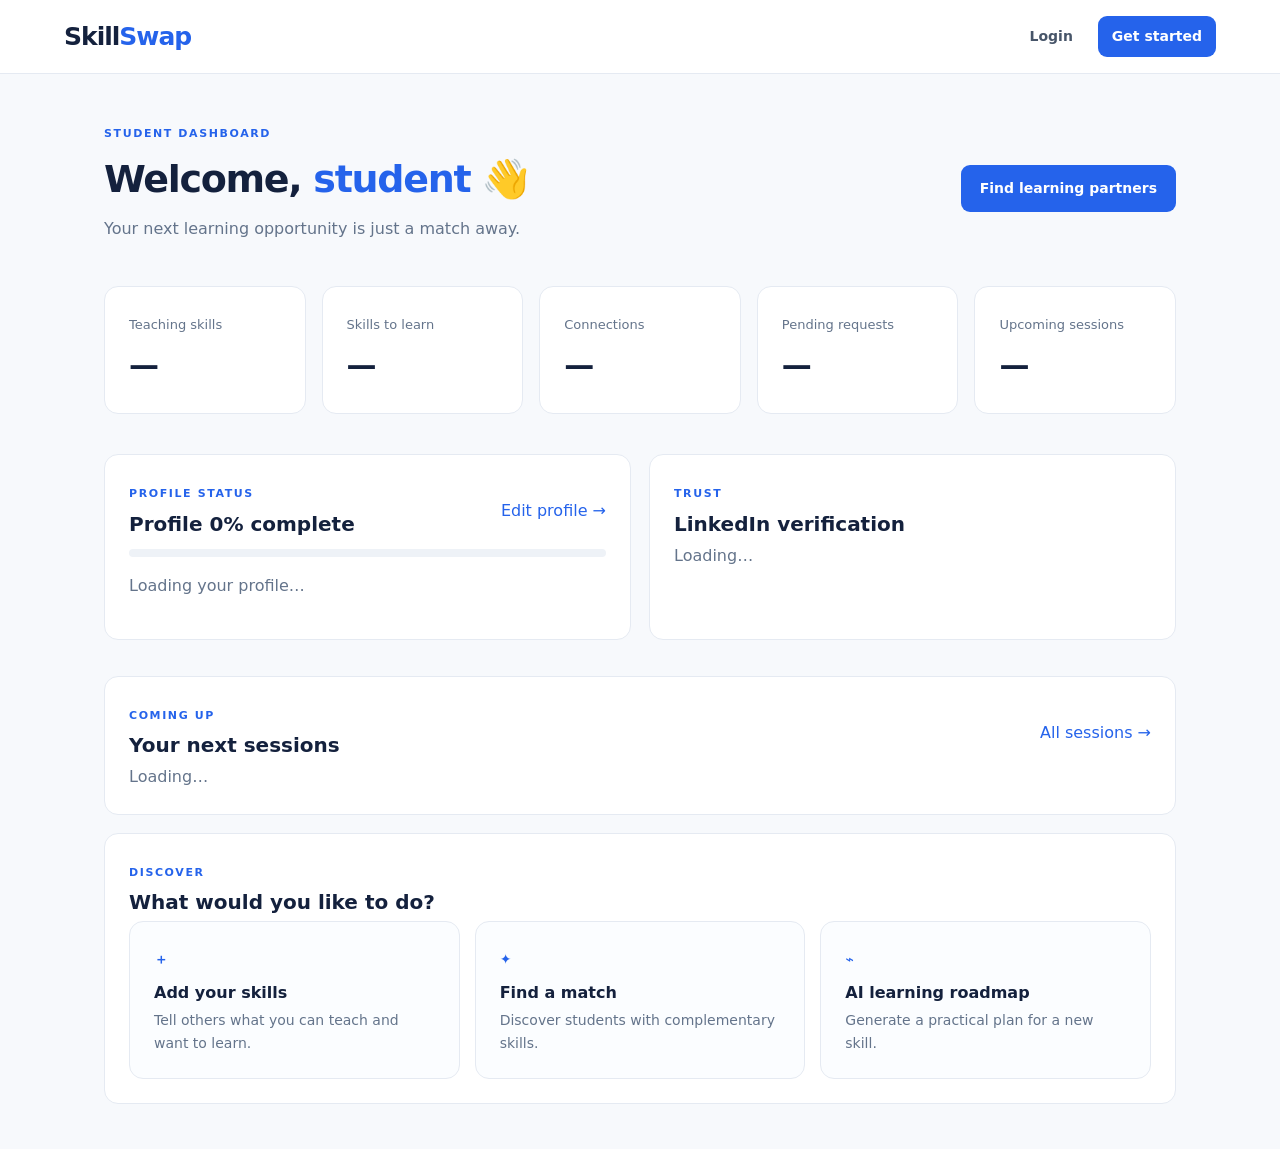
==== frontend/dashboard.html @ 851fbde1 "SkillSwap v2: frontend part 1" ====
<!DOCTYPE html>
<html lang="en">
<head>
  <meta charset="UTF-8">
  <meta name="viewport" content="width=device-width, initial-scale=1">
  <title>Dashboard | SkillSwap</title>
  <meta name="description" content="SkillSwap – exchange skills with fellow students.">
  <link rel="icon" href="data:image/svg+xml,%3Csvg xmlns='http://www.w3.org/2000/svg' viewBox='0 0 32 32'%3E%3Crect width='32' height='32' rx='8' fill='%232563eb'/%3E%3Ctext x='16' y='22' font-size='16' text-anchor='middle' fill='white' font-family='Arial' font-weight='bold'%3ES%3C/text%3E%3C/svg%3E">
  <link rel="stylesheet" href="css/style.css">
</head>
<body data-page="dashboard">
<header class="topbar appbar" id="appHeader"></header>
<main class="app-main">
  <div class="welcome">
    <div>
      <span class="eyebrow">STUDENT DASHBOARD</span>
      <h1>Welcome, <span id="studentName">student</span> 👋</h1>
      <p class="muted">Your next learning opportunity is just a match away.</p>
    </div>
    <a class="btn" href="matches.html">Find learning partners</a>
  </div>

  <div class="stats-grid stats-5">
    <a class="stat" href="profile.html"><span>Teaching skills</span><strong id="teachCount">—</strong></a>
    <a class="stat" href="profile.html"><span>Skills to learn</span><strong id="learnCount">—</strong></a>
    <a class="stat" href="chat.html"><span>Connections</span><strong id="connectionCount">—</strong></a>
    <a class="stat" href="requests.html"><span>Pending requests</span><strong id="pendingCount">—</strong></a>
    <a class="stat" href="sessions.html"><span>Upcoming sessions</span><strong id="upcomingCount">—</strong></a>
  </div>

  <div class="two-col">
    <section class="panel">
      <div class="panel-head">
        <div><span class="eyebrow">PROFILE STATUS</span><h2>Profile <span id="completePercent">0</span>% complete</h2></div>
        <a href="profile.html">Edit profile →</a>
      </div>
      <div class="progress"><div id="completeBar" class="progress-bar"></div></div>
      <p id="profileSummary" class="muted">Loading your profile…</p>
      <ul id="missingList" class="checklist"></ul>
    </section>
    <section class="panel">
      <div class="panel-head">
        <div><span class="eyebrow">TRUST</span><h2>LinkedIn verification</h2></div>
      </div>
      <div id="linkedinCard" class="muted">Loading…</div>
    </section>
  </div>

  <section class="panel">
    <div class="panel-head">
      <div><span class="eyebrow">COMING UP</span><h2>Your next sessions</h2></div>
      <a href="sessions.html">All sessions →</a>
    </div>
    <div id="upcomingList" class="muted">Loading…</div>
  </section>

  <section class="panel">
    <div class="panel-head"><div><span class="eyebrow">DISCOVER</span><h2>What would you like to do?</h2></div></div>
    <div class="quick-grid">
      <a class="quick-card" href="profile.html"><b>＋</b><h3>Add your skills</h3><p>Tell others what you can teach and want to learn.</p></a>
      <a class="quick-card" href="matches.html"><b>✦</b><h3>Find a match</h3><p>Discover students with complementary skills.</p></a>
      <a class="quick-card" href="roadmap.html"><b>⌁</b><h3>AI learning roadmap</h3><p>Generate a practical plan for a new skill.</p></a>
    </div>
  </section>
</main>
<script src="js/api.js"></script>
<script src="js/dashboard.js"></script>
</body>
</html>
---- frontend/css/style.css ----
:root{--blue:#2563eb;--blue-dark:#1d4ed8;--navy:#14213d;--ink:#172033;--muted:#64748b;--line:#e5eaf2;--pale:#eff6ff;--bg:#f7f9fc;--white:#fff}
*{box-sizing:border-box}body{margin:0;background:var(--bg);color:var(--ink);font-family:Inter,ui-sans-serif,system-ui,-apple-system,"Segoe UI",sans-serif;line-height:1.6}a{color:var(--blue);text-decoration:none}.topbar{height:74px;background:#fff;border-bottom:1px solid var(--line);display:flex;align-items:center;justify-content:space-between;padding:0 max(5%,calc((100% - 1180px)/2));gap:20px}.brand{font-size:25px;font-weight:850;letter-spacing:-1px;color:var(--navy)}.brand span{color:var(--blue)}nav{display:flex;align-items:center;gap:25px}nav a{font-size:14px;font-weight:600;color:#475569}.btn{display:inline-flex;align-items:center;justify-content:center;border:0;border-radius:9px;background:var(--blue);color:#fff;padding:12px 19px;font-weight:700;font-size:14px;cursor:pointer;transition:.2s}.btn:hover{background:var(--blue-dark);transform:translateY(-1px)}.btn-small{padding:9px 14px}.btn-outline{background:#fff;color:var(--blue);border:1px solid #bfdbfe}.full{width:100%;margin-top:12px}.hero{max-width:1180px;margin:70px auto 90px;padding:0 24px;display:grid;grid-template-columns:1.2fr .8fr;gap:70px;align-items:center;min-height:390px}.eyebrow{font-size:11px;letter-spacing:1.6px;font-weight:800;color:var(--blue)}h1{font-size:clamp(34px,5vw,56px);line-height:1.12;letter-spacing:-2px;color:var(--navy);margin:13px 0 18px}h1 span{color:var(--blue)}.hero p{max-width:580px;color:var(--muted);font-size:17px}.actions{display:flex;gap:12px;margin-top:28px;flex-wrap:wrap}.trust{font-size:12px;color:#8290a5;margin-top:25px}.hero-card{background:#fff;border:1px solid var(--line);border-radius:22px;padding:35px;text-align:center;box-shadow:0 20px 60px #1e40af12}.mini-label{font-size:10px;letter-spacing:1.5px;color:var(--muted);font-weight:800}.avatars{font-size:34px;font-weight:800;color:var(--blue);margin:25px}.avatars span{font-size:20px;color:#94a3b8;padding:0 15px}.hero-card h3{font-size:22px;margin:5px}.hero-card p{font-size:14px}.match-pill{display:inline-block;background:#dcfce7;color:#15803d;border-radius:30px;padding:7px 14px;font-size:12px;font-weight:700;margin-top:12px}.section{background:#fff;padding:75px 24px}.section-heading{text-align:center}.section-heading h2{font-size:32px;color:var(--navy)}.feature-grid{max-width:1100px;margin:35px auto 0;display:grid;grid-template-columns:repeat(3,1fr);gap:20px}.feature,.quick-card,.stat,.panel{background:#fff;border:1px solid var(--line);border-radius:14px;padding:24px}.feature b,.quick-card b{color:var(--blue);font-size:14px}.feature h3,.quick-card h3{color:var(--navy)}.feature p,.quick-card p{font-size:14px;color:var(--muted)}footer{text-align:center;color:#94a3b8;font-size:12px;padding:25px}.auth-page{min-height:100vh;display:flex;align-items:center;justify-content:center;flex-direction:column;padding:25px}.auth-brand{margin-bottom:22px}.auth-card{width:min(100%,440px);background:#fff;border:1px solid var(--line);border-radius:18px;padding:35px;box-shadow:0 15px 50px #0f172a0b}.auth-card h1{font-size:30px;letter-spacing:-1px}.muted{color:var(--muted)}label{display:block;font-size:13px;font-weight:700;color:#334155;margin:14px 0 6px}input,select,textarea{width:100%;border:1px solid #dbe2ec;border-radius:8px;padding:11px 12px;background:#fff;color:var(--ink);font:inherit;font-size:14px;outline:none}input:focus,select:focus,textarea:focus{border-color:#60a5fa;box-shadow:0 0 0 3px #dbeafe}textarea{resize:vertical}.auth-switch{text-align:center;font-size:13px;color:var(--muted);margin:20px 0 0}.form-message{font-size:13px;color:var(--blue);min-height:18px}.app-main{max-width:1120px;margin:45px auto;padding:0 24px}.app-main h1{font-size:38px;letter-spacing:-1.3px}.welcome{display:flex;justify-content:space-between;align-items:center;gap:20px;margin-bottom:28px}.welcome h1{margin-bottom:7px}.stats-grid{display:grid;grid-template-columns:repeat(3,1fr);gap:16px;margin-bottom:22px}.stat span{font-size:13px;color:var(--muted)}.stat strong{display:block;font-size:30px;color:var(--navy);margin-top:5px}.stat-word{font-size:20px!important}.panel{margin:18px 0}.panel h2{font-size:20px;color:var(--navy);margin:0 0 15px}.panel-head{display:flex;justify-content:space-between;align-items:center}.panel-head h2{margin:3px 0}.quick-grid{display:grid;grid-template-columns:repeat(3,1fr);gap:15px}.quick-card{display:block;background:#fbfdff}.quick-card:hover{border-color:#93c5fd;background:#f5f9ff}.quick-card h3{font-size:16px;margin:8px 0 4px}.quick-card p{margin:0}.narrow{max-width:780px}.form-grid{display:grid;grid-template-columns:1fr 1fr;gap:0 18px}.span-2{grid-column:span 2}.align-end{display:flex;align-items:end}.skill-list{display:flex;gap:8px;flex-wrap:wrap;margin-top:18px}.skill-chip{background:var(--pale);color:#1d4ed8;padding:7px 11px;border-radius:8px;font-size:12px}.skill-chip button{border:0;background:none;color:#64748b;cursor:pointer;margin-left:7px}.match-grid{display:grid;grid-template-columns:repeat(2,1fr);gap:16px;margin-top:25px}.match-card{background:#fff;border:1px solid var(--line);border-radius:14px;padding:22px}.match-card h3{margin:0;color:var(--navy)}.match-score{color:#15803d;font-weight:800;font-size:13px}.tag{display:inline-block;background:#eff6ff;color:#1d4ed8;padding:4px 8px;border-radius:20px;font-size:11px;margin:4px 4px 4px 0}.two-col{display:grid;grid-template-columns:1fr 1fr;gap:18px}.request-row{padding:13px 0;border-bottom:1px solid var(--line);font-size:14px}.request-row:last-child{border:0}.request-row .btn{margin:8px 5px 0 0;padding:7px 11px;font-size:12px}.chat-messages{margin:18px 0;max-height:360px;overflow:auto;border:1px solid var(--line);border-radius:10px;padding:14px;min-height:90px}.chat-bubble{background:#eff6ff;border-radius:10px;padding:9px 12px;margin:8px 0;max-width:85%;font-size:13px}.chat-bubble.mine{margin-left:auto;background:#dbeafe}.roadmap-result{white-space:pre-wrap;line-height:1.7;margin-top:20px;color:#334155}.empty{color:#94a3b8;font-size:14px;padding:12px 0}@media(max-width:760px){.topbar{height:auto;min-height:68px;padding:14px 20px;align-items:flex-start}nav{gap:10px;flex-wrap:wrap;justify-content:flex-end}nav a{font-size:12px}.hero{grid-template-columns:1fr;margin:40px auto 55px;gap:30px}.hero-card{max-width:420px}.feature-grid,.quick-grid,.stats-grid,.match-grid,.two-col{grid-template-columns:1fr}.welcome{align-items:flex-start;flex-direction:column}.app-main{margin:30px auto}.form-grid{grid-template-columns:1fr}.span-2{grid-column:auto}.auth-card{padding:25px}.app-main h1{font-size:32px}}

/* ===================== v2 additions ===================== */
:root{--green:#15803d;--green-bg:#dcfce7;--amber:#b45309;--amber-bg:#fef3c7;--red:#b91c1c;--red-bg:#fee2e2;--linkedin:#0a66c2}
button:disabled,.btn:disabled{opacity:.55;cursor:not-allowed;transform:none}
.btn:focus-visible,a:focus-visible,button:focus-visible{outline:3px solid #93c5fd;outline-offset:2px}
.btn-ghost{background:transparent;color:var(--muted)}.btn-ghost:hover{background:#f1f5f9;color:var(--red)}
.btn-outline:hover{background:var(--pale)}
.btn-linkedin{background:var(--linkedin)}.btn-linkedin:hover{background:#004182}
.small{font-size:13px}.grow{flex:1;min-width:0}.mt{margin-top:22px!important}
.row-actions{display:flex;gap:8px;flex-wrap:wrap;align-items:center;margin-top:12px}
.sub-head{font-size:14px;color:#334155;margin:18px 0 0}

/* nav */
nav a{position:relative;padding:4px 0}nav a.active{color:var(--blue)}
nav a.active::after{content:"";position:absolute;left:0;right:0;bottom:-6px;height:2px;background:var(--blue);border-radius:2px}
nav a.btn{color:#fff;padding:9px 14px}nav a.btn::after{display:none}
.nav-count{display:inline-block;background:#ef4444;color:#fff;border-radius:10px;font-size:10px;line-height:16px;min-width:16px;text-align:center;padding:0 4px;margin-left:4px;vertical-align:top}
.nav-toggle{display:none;border:1px solid var(--line);background:#fff;border-radius:8px;font-size:18px;padding:6px 10px;cursor:pointer}
.topbar{position:sticky;top:0;z-index:20}

/* stats */
a.stat{color:inherit;display:block}a.stat:hover{border-color:#93c5fd}
.stats-5{grid-template-columns:repeat(5,1fr)}

/* badges & pills */
.badge{display:inline-flex;align-items:center;gap:4px;border-radius:20px;padding:3px 9px;font-size:11px;font-weight:700}
.badge-verified{background:#e0f2fe;color:var(--linkedin)}
.badge-row{display:flex;gap:10px;flex-wrap:wrap;align-items:center;margin:8px 0;font-size:13px}
.pill{display:inline-block;border-radius:20px;padding:3px 10px;font-size:11px;font-weight:700;background:#f1f5f9;color:#475569;text-transform:capitalize}
.pill-ok{background:var(--green-bg);color:var(--green)}.pill-warn{background:var(--amber-bg);color:var(--amber)}.pill-bad{background:var(--red-bg);color:var(--red)}
.rating,.stars{color:#d97706;font-weight:700;font-size:13px}

/* avatars */
.avatar{width:48px;height:48px;border-radius:50%;background:var(--pale);color:var(--blue);display:flex;align-items:center;justify-content:center;font-weight:800;flex-shrink:0;overflow:hidden}
.avatar img{width:100%;height:100%;object-fit:cover}
.avatar.small{width:36px;height:36px;font-size:13px}.avatar.large{width:92px;height:92px;font-size:30px}

/* progress & checklist */
.progress{height:8px;background:#eef2f7;border-radius:8px;overflow:hidden;margin:6px 0 12px}
.progress-bar{height:100%;width:0;background:linear-gradient(90deg,var(--blue),#22c55e);transition:width .6s}
.checklist{list-style:none;padding:0;margin:8px 0;font-size:14px}
.checklist li{padding:4px 0 4px 24px;position:relative}
.checklist li::before{content:"○";position:absolute;left:2px;color:#94a3b8}
.checklist li.done::before{content:"✓";color:var(--green);font-weight:800}
.checklist li.bad::before{content:"✕";color:var(--red);font-weight:800}
.checklist li.neutral::before{content:"•"}

/* skills */
.skill-chip{display:inline-flex;align-items:center}
.skill-chip.learn{background:#f0fdf4;color:var(--green)}
.skill-chip button{font-size:16px;line-height:1;padding:0 2px}.skill-chip button:hover{color:var(--red)}

/* matches */
.filters{display:flex;gap:16px;align-items:center;flex-wrap:wrap;margin-top:18px}
.filters input[type=search]{max-width:360px}
.check{display:flex;align-items:center;gap:6px;margin:0;font-weight:600;font-size:13px;white-space:nowrap}
.check input{width:auto}
.match-top{display:flex;gap:14px;align-items:center}
.match-top h3 a{color:var(--navy)}.match-top p{margin:0}
.match-score{text-align:center;font-size:22px;line-height:1.1}.match-score small{display:block;font-size:10px;color:var(--muted);text-transform:uppercase;letter-spacing:1px}
.match-card .bio{font-size:13px;color:#475569;margin:6px 0}
.tag-row{font-size:13px;margin-top:6px}.tag-empty{background:#f8fafc;color:#94a3b8}
.empty-state{grid-column:1/-1;text-align:center;padding:30px;background:#fff;border:1px dashed var(--line);border-radius:14px}

/* requests */
.request-head{display:flex;gap:8px;align-items:center;flex-wrap:wrap}
.request-head b{color:var(--navy)}
.request-row p{margin:4px 0}

/* toggle switch */
.switch{display:flex;align-items:center;gap:10px;font-weight:600;cursor:pointer;margin:16px 0 4px}
.switch{position:relative}.switch input{position:absolute;opacity:0;width:1px;height:1px;margin:0}.switch input:focus-visible+.slider{outline:3px solid #93c5fd;outline-offset:2px}
.slider{width:40px;height:22px;background:#cbd5e1;border-radius:22px;position:relative;flex-shrink:0;transition:.2s}
.slider::after{content:"";position:absolute;width:18px;height:18px;border-radius:50%;background:#fff;top:2px;left:2px;transition:.2s}
.switch input:checked+.slider{background:var(--blue)}.switch input:checked+.slider::after{left:20px}

/* LinkedIn verify */
.verify-compare{display:flex;align-items:center;gap:14px;background:#f8fafc;border:1px solid var(--line);border-radius:12px;padding:14px;margin:12px 0}
.verify-compare>div{flex:1}.verify-compare small{display:block}
.verify-compare .verify-arrow{flex:0;font-size:22px;font-weight:800;color:var(--blue)}

/* chat */
.chat-layout{display:grid;grid-template-columns:280px 1fr;gap:18px;align-items:start}
.chat-people{padding:16px}.chat-people h2{font-size:16px}
.partner-item{display:flex;gap:10px;align-items:center;width:100%;text-align:left;border:0;background:none;padding:10px;border-radius:10px;cursor:pointer;font:inherit}
.partner-item:hover{background:#f1f5f9}.partner-item.active{background:var(--pale)}
.partner-item .muted{white-space:nowrap;overflow:hidden;text-overflow:ellipsis}
.chat-header{display:flex;gap:12px;align-items:center;padding-bottom:12px;border-bottom:1px solid var(--line)}
.chat-messages{min-height:300px;max-height:55vh;display:flex;flex-direction:column}
.chat-bubble{margin-right:auto}
.chat-bubble.mine{margin-right:0}
.chat-bubble time{display:block;font-size:10px;color:#94a3b8;margin-top:3px}
.chat-form{display:flex;gap:10px;align-items:flex-end}.chat-form textarea{flex:1}

/* sessions */
.sessions-cols{grid-template-columns:.8fr 1.2fr;align-items:start}
select.compact{width:auto;padding:6px 10px}

/* public profile */
.profile-hero{display:flex;gap:24px;align-items:flex-start}
.profile-name{margin:6px 0 4px!important;font-size:34px!important}
.profile-hero .bio{white-space:pre-wrap}
.review-form{border-top:1px solid var(--line);margin-top:16px;padding-top:6px}
.review-form h3{font-size:15px}
.star-input{display:flex;gap:2px;margin-bottom:8px}
.star-input button{border:0;background:none;font-size:28px;color:#cbd5e1;cursor:pointer;padding:0 2px}
.star-input button.on{color:#f59e0b}

/* roadmap */
.roadmap-result{white-space:normal}
.roadmap-result h2,.roadmap-result h3{color:var(--navy);margin:20px 0 6px}
.roadmap-result h2{font-size:20px}.roadmap-result h3{font-size:17px}
.roadmap-result code{background:#f1f5f9;padding:1px 5px;border-radius:4px;font-size:13px}

/* toast */
.toast-box{position:fixed;right:18px;bottom:18px;display:flex;flex-direction:column;gap:8px;z-index:100}
.toast{background:var(--navy);color:#fff;padding:11px 16px;border-radius:10px;font-size:14px;box-shadow:0 10px 30px #0f172a33;max-width:340px;transition:opacity .4s,transform .4s}
.toast-ok{background:var(--green)}.toast-error{background:var(--red)}
.toast.hide{opacity:0;transform:translateY(8px)}

@media(max-width:1000px){.stats-5{grid-template-columns:repeat(3,1fr)}}
@media(max-width:760px){
  .topbar{flex-wrap:wrap;align-items:center}
  .appbar nav,#appHeader nav{display:none;width:100%;flex-direction:column;align-items:flex-start;gap:12px;padding:6px 0 10px}
  #appHeader.open nav{display:flex}
  .nav-toggle{display:block}
  nav a{font-size:15px}
  .stats-5{grid-template-columns:1fr 1fr}
  .chat-layout,.sessions-cols{grid-template-columns:1fr}
  .profile-hero{flex-direction:column}
  .filters{gap:10px}
}
@media print{.topbar,form,#roadmapActions,.toast-box,footer{display:none!important}.panel{border:0}.app-main{margin:0}}
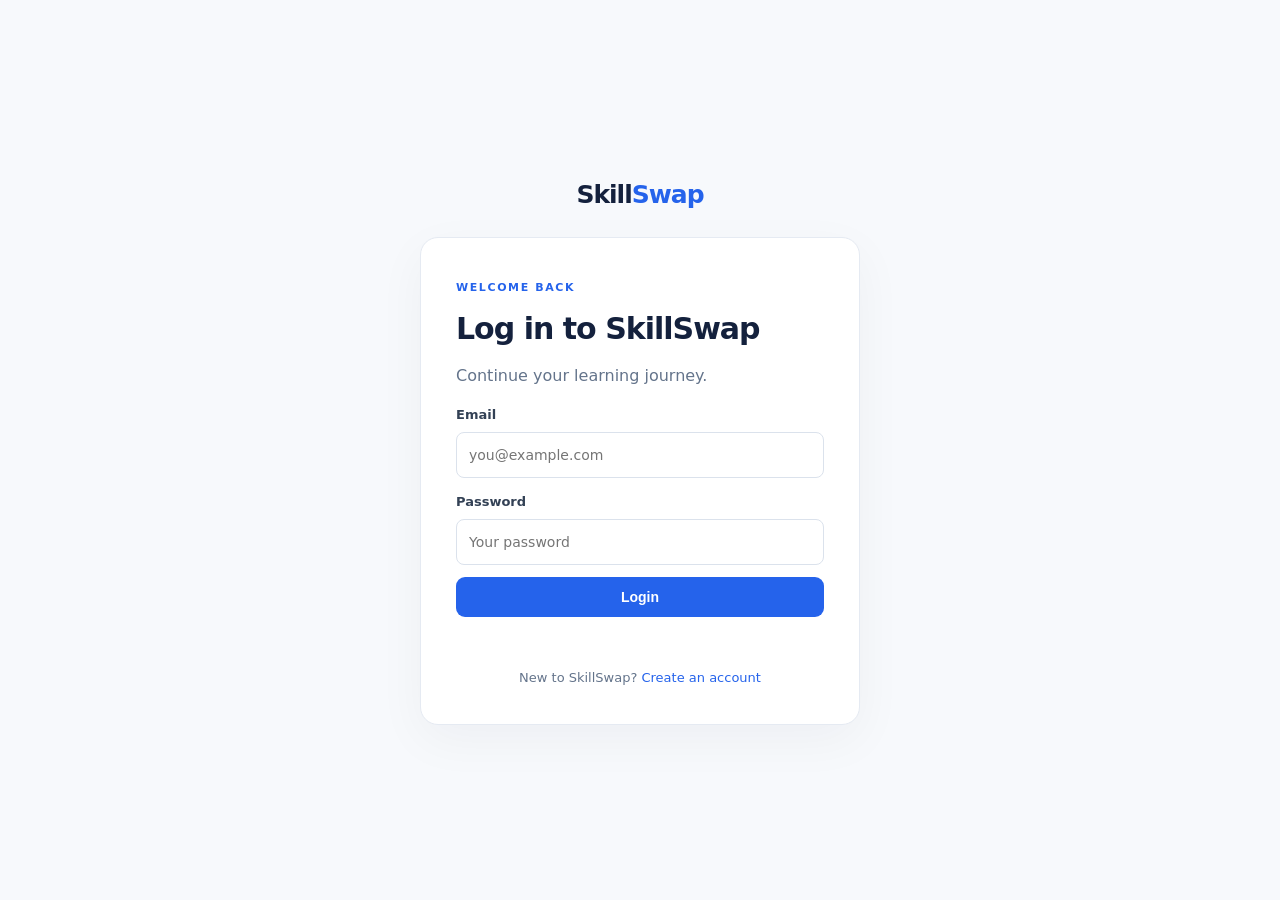
==== commit 19016a79: "Remove Verify with LinkedIn; use Google verification everywhere" ====
--- a/frontend/dashboard.html
+++ b/frontend/dashboard.html
@@ -40,9 +40,9 @@
     </section>
     <section class="panel">
       <div class="panel-head">
-        <div><span class="eyebrow">TRUST</span><h2>LinkedIn verification</h2></div>
+        <div><span class="eyebrow">TRUST</span><h2>Google verification</h2></div>
       </div>
-      <div id="linkedinCard" class="muted">Loading…</div>
+      <div id="verifyCard" class="muted">Loading…</div>
     </section>
   </div>
 
--- a/frontend/css/style.css
+++ b/frontend/css/style.css
@@ -133,3 +133,4 @@
   .filters{gap:10px}
 }
 @media print{.topbar,form,#roadmapActions,.toast-box,footer{display:none!important}.panel{border:0}.app-main{margin:0}}
+[hidden]{display:none!important}
